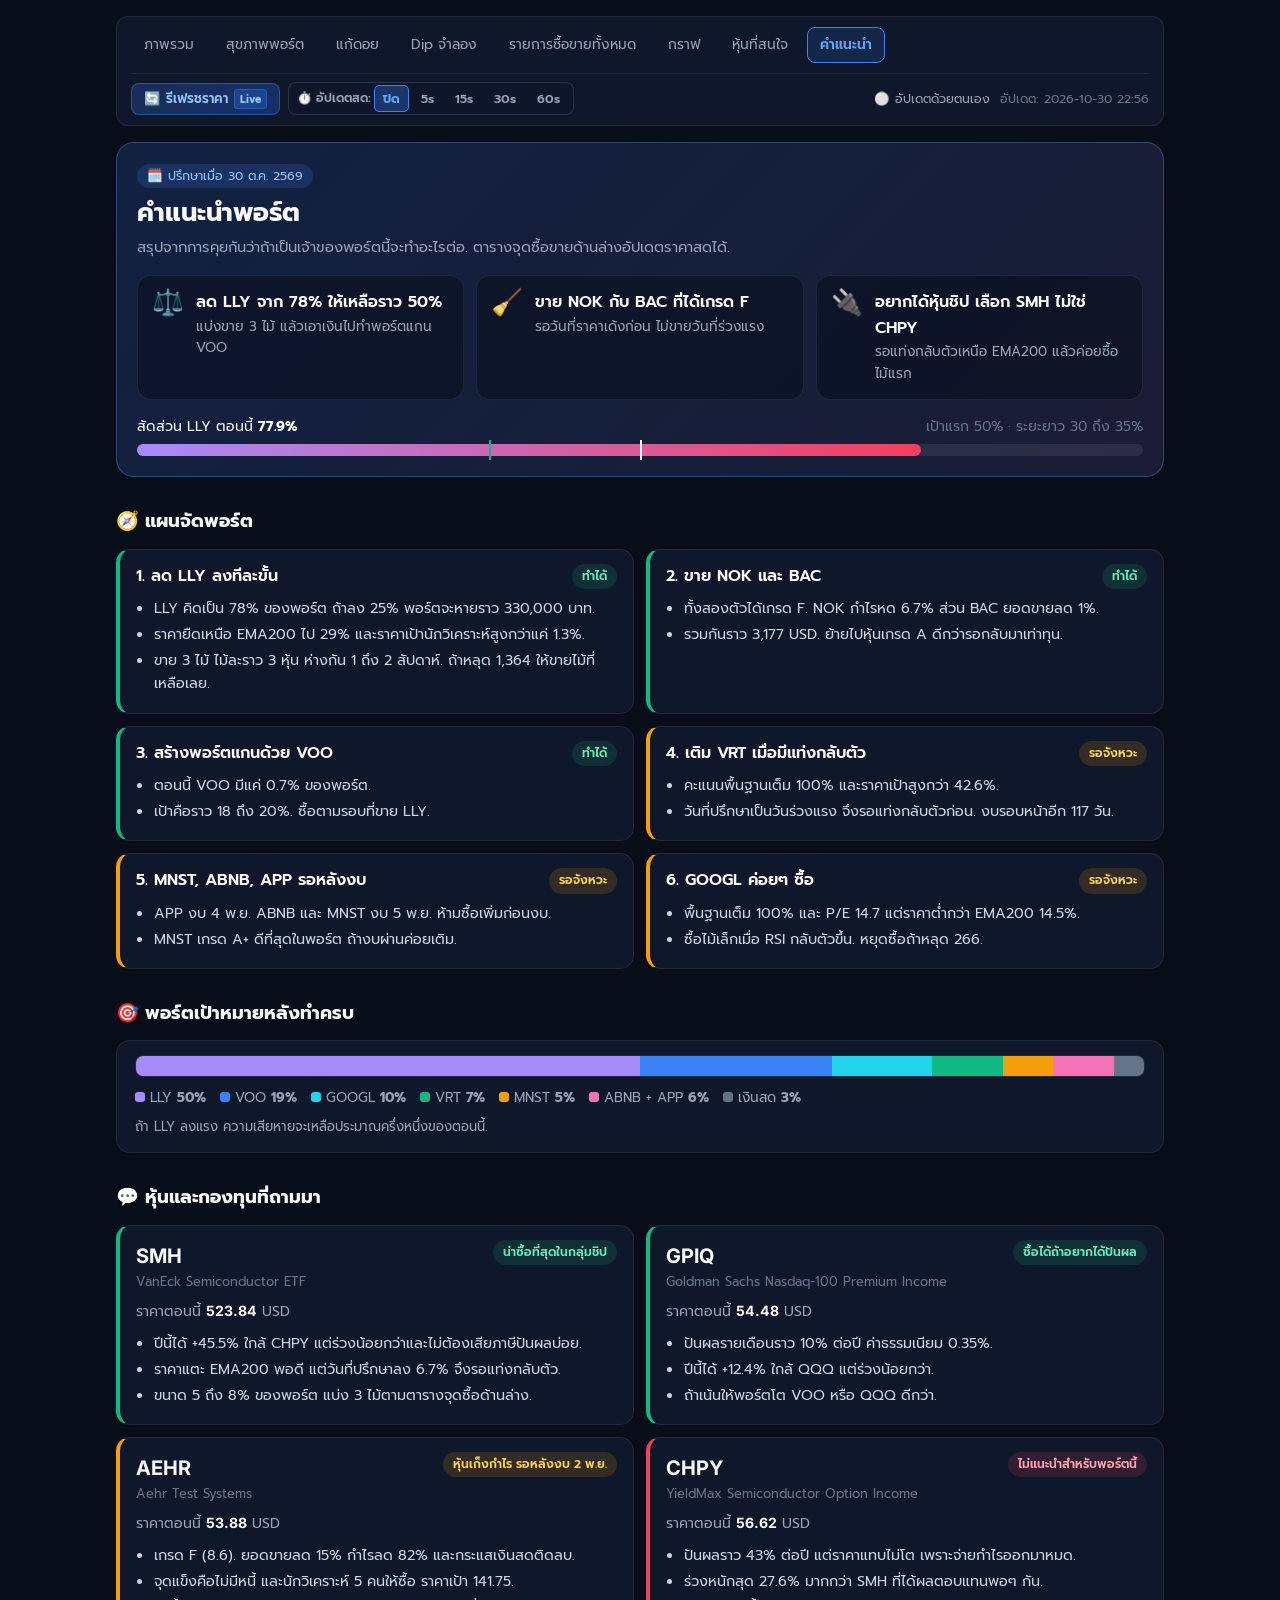
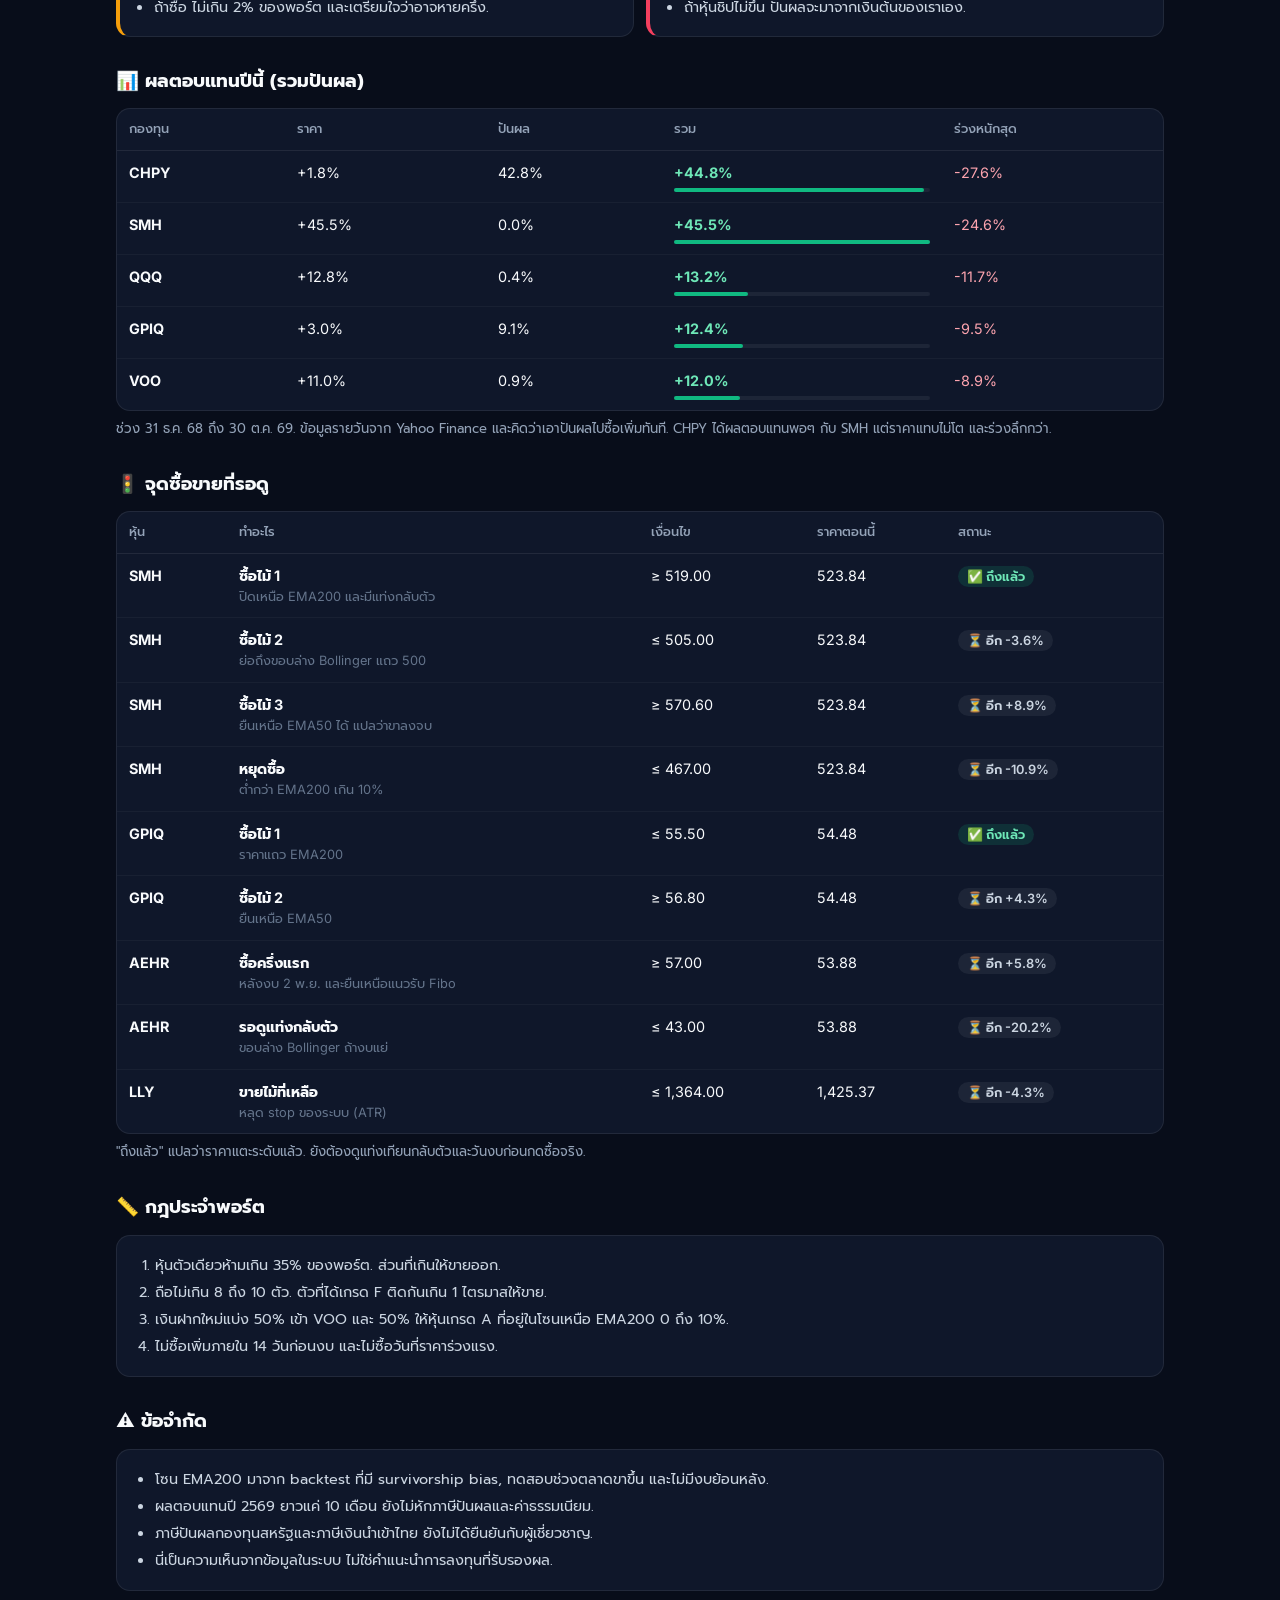
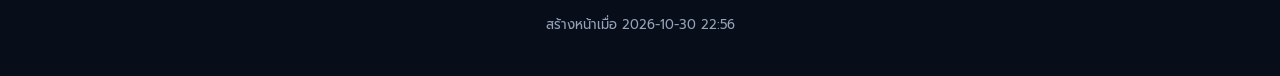
==== reports/advisor.html @ 15738b47 "feat(advisor): add advisor page with portfolio plan and live trigger table New 8th report reports/ad" ====
<!DOCTYPE html>
<html lang="th">
<head>
<meta charset="UTF-8">
<meta name="viewport" content="width=device-width, initial-scale=1.0">
<title>คำแนะนำพอร์ต - Filter Stock</title>
<link rel="preconnect" href="https://fonts.googleapis.com">
<link rel="preconnect" href="https://fonts.gstatic.com" crossorigin>
<link href="https://fonts.googleapis.com/css2?family=Inter:wght@400;600;700&family=Prompt:wght@300;400;500;600;700&display=swap" rel="stylesheet">
<style>
:root { --bg:#080d1a; --card:#0f172a; --line:rgba(255,255,255,0.08); --text:#f8fafc; --sub:#94a3b8; --muted:#64748b;
  --go:#10b981; --wait:#f59e0b; --stop:#f43f5e; --blue:#3b82f6; }
* { box-sizing:border-box; }
body { margin:0; background:var(--bg); color:var(--text); font-family:'Prompt','Inter',-apple-system,sans-serif; line-height:1.6; }
.wrap { max-width:1080px; margin:0 auto; padding:16px; }
h1 { font-size:1.6rem; margin:4px 0 2px; }
h2 { font-size:1.15rem; margin:30px 0 12px; display:flex; align-items:center; gap:8px; }
.muted { color:var(--muted); } .small { font-size:0.8rem; }
.sub { color:var(--sub); margin:0 0 18px; font-size:0.92rem; }
.alert { background:rgba(244,63,94,0.08); border:1px solid rgba(244,63,94,0.3); border-radius:12px; padding:12px 16px; margin-bottom:16px; }
.hero { background:linear-gradient(135deg,rgba(59,130,246,0.18),rgba(167,139,250,0.12)); border:1px solid rgba(96,165,250,0.3);
  border-radius:18px; padding:20px; }
.hero-date { display:inline-block; font-size:0.78rem; color:#93c5fd; background:rgba(59,130,246,0.18); border-radius:999px; padding:2px 10px; }
.hls { display:grid; grid-template-columns:repeat(3,1fr); gap:12px; margin-top:16px; }
.hl { display:flex; gap:12px; background:rgba(8,13,26,0.55); border:1px solid var(--line); border-radius:14px; padding:14px; }
.hl-ico { font-size:1.6rem; line-height:1; }
.hl-t { font-weight:600; } .hl-s { color:var(--sub); font-size:0.85rem; }
.prog { margin-top:16px; }
.prog-head { display:flex; justify-content:space-between; flex-wrap:wrap; gap:6px; font-size:0.88rem; margin-bottom:6px; }
.prog-bar { position:relative; height:12px; background:rgba(255,255,255,0.08); border-radius:999px; overflow:visible; }
.prog-fill { height:100%; border-radius:999px; background:linear-gradient(90deg,#a78bfa,#f43f5e); }
.prog-mark { position:absolute; top:-4px; width:2px; height:20px; background:#f8fafc; }
.prog-mark2 { background:#10b981; }
.grid { display:grid; grid-template-columns:repeat(2,1fr); gap:12px; }
.card { background:var(--card); border:1px solid var(--line); border-left:4px solid var(--muted); border-radius:14px; padding:14px 16px; }
.tone-go { border-left-color:var(--go); } .tone-wait { border-left-color:var(--wait); } .tone-stop { border-left-color:var(--stop); }
.card-top { display:flex; justify-content:space-between; align-items:flex-start; gap:10px; }
.card-t { font-weight:600; }
.card ul { margin:8px 0 0; padding-left:18px; color:#cbd5e1; font-size:0.9rem; }
.card li { margin:3px 0; }
.pill { flex:0 0 auto; font-size:0.76rem; font-weight:600; border-radius:999px; padding:3px 10px; white-space:nowrap; }
.pill-go { color:#6ee7b7; background:rgba(16,185,129,0.15); }
.pill-wait { color:#fcd34d; background:rgba(245,158,11,0.15); }
.pill-stop { color:#fda4af; background:rgba(244,63,94,0.15); }
.tk { font-family:'Inter',sans-serif; font-weight:700; font-size:1.25rem; }
.live-line { margin-top:8px; font-size:0.88rem; color:var(--sub); }
.live-line b { color:var(--text); font-family:'Inter',sans-serif; }
.mix { display:flex; height:22px; border-radius:8px; overflow:hidden; border:1px solid var(--line); }
.mix-seg { height:100%; }
.mix-legend { display:flex; flex-wrap:wrap; gap:6px 14px; margin-top:10px; font-size:0.85rem; color:var(--sub); }
.mix-key i { display:inline-block; width:10px; height:10px; border-radius:3px; margin-right:5px; }
.tbl-wrap { background:var(--card); border:1px solid var(--line); border-radius:14px; overflow-x:auto; }
table { width:100%; border-collapse:collapse; font-size:0.9rem; }
th { text-align:left; color:var(--sub); font-weight:500; font-size:0.8rem; padding:10px 12px; border-bottom:1px solid var(--line); }
td { padding:10px 12px; border-bottom:1px solid rgba(255,255,255,0.04); vertical-align:top; font-family:'Inter','Prompt',sans-serif; }
tr:last-child td { border-bottom:none; }
.tk-cell { font-weight:700; }
.tot { font-weight:700; color:#6ee7b7; min-width:110px; }
.bar { height:4px; background:rgba(255,255,255,0.06); border-radius:4px; margin-top:4px; }
.bar div { height:100%; background:var(--go); border-radius:4px; }
.neg { color:#fda4af; }
.st { font-size:0.8rem; font-weight:600; border-radius:999px; padding:3px 9px; white-space:nowrap; }
.st-hit { color:#6ee7b7; background:rgba(16,185,129,0.15); }
.st-wait { color:#cbd5e1; background:rgba(255,255,255,0.06); }
.st-na { color:var(--muted); }
.note { color:var(--sub); font-size:0.82rem; margin-top:8px; }
.box { background:var(--card); border:1px solid var(--line); border-radius:14px; padding:14px 18px; }
.box ol, .box ul { margin:0; padding-left:20px; color:#cbd5e1; font-size:0.9rem; }
.box li { margin:4px 0; }
@media (max-width:720px) {
  .wrap { padding:10px; }
  h1 { font-size:1.3rem; }
  .hls, .grid { grid-template-columns:1fr; }
  .hero { padding:16px; }
  td, th { padding:8px; }
}
</style>
</head>
<body>
<div class="wrap">
<style>
.rnav { display: flex; flex-direction: column; gap: 10px; box-sizing: border-box; width: 100%; max-width: 100%;
  padding: 10px 14px; margin: 0 0 16px 0; background: #0f172a; border: 1px solid rgba(255,255,255,0.08); border-radius: 12px;
  font-family: 'Prompt', 'Inter', -apple-system, sans-serif; font-size: 0.86rem; }
.rnav-top-row { display: flex; align-items: center; justify-content: space-between; gap: 8px 16px; width: 100%; flex-wrap: wrap; }
.rnav-links { display: flex; gap: 6px; min-width: 0; flex: 1 1 auto; overflow-x: auto; scrollbar-width: none; -webkit-overflow-scrolling: touch; }
.rnav-links::-webkit-scrollbar { display: none; }
.rnav-link { flex: 0 0 auto; white-space: nowrap; padding: 6px 12px; border-radius: 8px; text-decoration: none; color: #94a3b8;
  border: 1px solid transparent; transition: color 0.15s, background 0.15s; }
.rnav-link:hover { color: #f8fafc; background: rgba(255,255,255,0.06); }
.rnav-link.active { color: #60a5fa; background: rgba(59,130,246,0.15); border-color: #3b82f6; font-weight: 600; }
.rnav-time { white-space: nowrap; color: #64748b; font-size: 0.78rem; }

/* GLOBAL LIVE CONTROLS BAR */
.rnav-live-bar { display: flex; align-items: center; justify-content: space-between; gap: 10px; flex-wrap: wrap;
  padding-top: 8px; border-top: 1px solid rgba(255,255,255,0.06); font-size: 0.82rem; }
.rnav-live-left { display: flex; align-items: center; gap: 8px; flex-wrap: wrap; }
.rnav-live-right { display: flex; align-items: center; gap: 10px; margin-left: auto; flex-wrap: wrap; }
.rnav-refresh-btn { display: inline-flex; align-items: center; gap: 6px; background: linear-gradient(135deg, rgba(59, 130, 246, 0.22) 0%, rgba(37, 99, 235, 0.32) 100%);
  border: 1px solid rgba(59, 130, 246, 0.45); color: #93c5fd; padding: 5px 12px; border-radius: 8px; font-size: 0.82rem; font-weight: 600;
  cursor: pointer; transition: all 0.2s ease; font-family: inherit; }
.rnav-refresh-btn:hover { background: linear-gradient(135deg, rgba(59, 130, 246, 0.35) 0%, rgba(37, 99, 235, 0.45) 100%); border-color: #60a5fa; color: #ffffff; }
.rnav-live-badge { font-size: 0.66rem; background: rgba(59, 130, 246, 0.25); border: 1px solid rgba(59, 130, 246, 0.4); padding: 1px 5px; border-radius: 4px; color: #93c5fd; font-weight: 700; }
.rnav-int-group { display: inline-flex; align-items: center; gap: 3px; background: rgba(15, 23, 42, 0.75); border: 1px solid rgba(255, 255, 255, 0.12); border-radius: 8px; padding: 2px 4px; }
.rnav-int-label { font-size: 0.76rem; color: #94a3b8; font-weight: 600; padding-left: 4px; }
.rnav-int-btn { padding: 3px 8px; border-radius: 5px; border: 1px solid transparent; background: transparent; color: #94a3b8; font-size: 0.78rem; font-weight: 600; cursor: pointer; transition: all 0.15s ease; font-family: inherit; }
.rnav-int-btn:hover { color: #f8fafc; background: rgba(255, 255, 255, 0.08); }
.rnav-int-btn.active { background: rgba(59, 130, 246, 0.3); border-color: #3b82f6; color: #60a5fa; font-weight: 700; }
.rnav-status { font-size: 0.78rem; color: #94a3b8; white-space: nowrap; }

@media (max-width: 640px) {
  .rnav { padding: 8px 10px; gap: 8px; }
  .rnav-top-row { gap: 6px; }
  .rnav-live-bar { flex-direction: column; align-items: stretch; gap: 8px; padding-top: 6px; }
  .rnav-live-left { justify-content: space-between; width: 100%; }
  .rnav-live-right { width: 100%; justify-content: space-between; margin-left: 0; }
  .rnav-time { font-size: 0.72rem; }
  .rnav-status { font-size: 0.74rem; }
  /* Every tab visible at once: wrap instead of scrolling sideways. */
  .rnav-links { flex-wrap: wrap; overflow: visible; gap: 4px; }
  .rnav-link { padding: 6px 9px; font-size: 0.80rem; }
  /* Live bar: refresh and interval on one row, status underneath. */
  .rnav-live-left { flex-wrap: nowrap; gap: 6px; }
  .rnav-refresh-btn { padding: 5px 9px; }
  .rnav-live-badge { display: none; }
  .rnav-int-word { display: none; }
  .rnav-int-btn { padding: 3px 6px; }
}
</style>
<nav class="rnav" aria-label="รายงาน"><div class="rnav-top-row"><div class="rnav-links"><a href="portfolio_master.html" class="rnav-link">ภาพรวม</a><a href="portfolio_review.html" class="rnav-link">สุขภาพพอร์ต</a><a href="portfolio_recovery.html" class="rnav-link">แก้ดอย</a><a href="portfolio_dip_sim.html" class="rnav-link">Dip จำลอง</a><a href="trades_ledger.html" class="rnav-link">รายการซื้อขายทั้งหมด</a><a href="stock_chart.html" class="rnav-link">กราฟ</a><a href="watchlist.html" class="rnav-link">หุ้นที่สนใจ</a><a href="advisor.html" class="rnav-link active" aria-current="page">คำแนะนำ</a></div></div><div class="rnav-live-bar"><div class="rnav-live-left"><button id="rnav-btn-refresh" class="rnav-refresh-btn" onclick="triggerGlobalRefresh()" title="กดเพื่อดึงราคาตลาดสดทันที"><span id="rnav-refresh-icon" style="display:inline-block; transition:transform 0.6s ease;">🔄</span> <span id="rnav-refresh-text">รีเฟรชราคา</span> <span class="rnav-live-badge">Live</span></button><div class="rnav-int-group" title="อัปเดตราคาหุ้นอัตโนมัติ (5วิ - 60วิ)"><span class="rnav-int-label">⏱️<span class="rnav-int-word"> อัปเดตสด:</span></span><button id="rnav-live-0" class="rnav-int-btn active" onclick="setGlobalLiveInterval(0)">ปิด</button><button id="rnav-live-5" class="rnav-int-btn" onclick="setGlobalLiveInterval(5)">5s</button><button id="rnav-live-15" class="rnav-int-btn" onclick="setGlobalLiveInterval(15)">15s</button><button id="rnav-live-30" class="rnav-int-btn" onclick="setGlobalLiveInterval(30)">30s</button><button id="rnav-live-60" class="rnav-int-btn" onclick="setGlobalLiveInterval(60)">60s</button></div></div><div class="rnav-live-right"><span id="rnav-live-status" class="rnav-status">⚪ อัปเดตด้วยตนเอง</span><span class="rnav-time">อัปเดต: 2026-10-30 22:56</span></div></div></nav>
<script>
(function() {
  var activeLink = document.querySelector(".rnav-link.active");
  if (activeLink && activeLink.parentNode) {
    activeLink.parentNode.scrollLeft = activeLink.offsetLeft - activeLink.parentNode.offsetLeft - 16;
  }

  var globalIntervalSec = 0;
  var globalCountdownSec = 0;
  var globalCountdownTimer = null;
  var globalLastSyncTime = '';

  window.triggerGlobalRefresh = async function() {
    var btn = document.getElementById('rnav-btn-refresh');
    var icon = document.getElementById('rnav-refresh-icon');
    var text = document.getElementById('rnav-refresh-text');
    var statusEl = document.getElementById('rnav-live-status');

    if (btn) { btn.disabled = true; btn.style.opacity = '0.7'; }
    if (icon) icon.style.transform = 'rotate(360deg)';
    if (text) text.textContent = 'กำลังดึง...';

    try {
      if (typeof window.refreshLiveQuotes === 'function') {
        await window.refreshLiveQuotes();
      } else if (typeof window.fetchChartLiveQuotes === 'function') {
        await window.fetchChartLiveQuotes();
      } else {
        await fetchGenericLiveQuotes();
      }
      var now = new Date();
      globalLastSyncTime = now.toLocaleTimeString('th-TH', { hour: '2-digit', minute: '2-digit', second: '2-digit' });
      updateGlobalStatusUI();
    } catch (e) {
      console.warn('Global refresh error:', e);
      if (statusEl) statusEl.textContent = '⚠️ รีเฟรชไม่สำเร็จ';
    } finally {
      if (btn) { btn.disabled = false; btn.style.opacity = '1'; }
      if (icon) icon.style.transform = 'none';
      if (text) text.textContent = 'รีเฟรชราคา';
    }
  };

  window.setGlobalLiveInterval = function(sec) {
    globalIntervalSec = parseInt(sec, 10) || 0;
    try {
      localStorage.setItem('portfolio_live_interval', globalIntervalSec);
    } catch (e) {}

    [0, 5, 15, 30, 60].forEach(function(s) {
      var b = document.getElementById('rnav-live-' + s);
      if (b) b.classList.toggle('active', s === globalIntervalSec);
    });

    if (globalCountdownTimer) {
      clearInterval(globalCountdownTimer);
      globalCountdownTimer = null;
    }

    if (typeof window.setLiveInterval === 'function') {
      window.setLiveInterval(globalIntervalSec);
    }
    if (typeof window.setChartLiveInterval === 'function') {
      window.setChartLiveInterval(globalIntervalSec);
    }

    if (globalIntervalSec <= 0) {
      updateGlobalStatusUI();
      return;
    }

    globalCountdownSec = globalIntervalSec;
    updateGlobalStatusUI();

    if (typeof window.setLiveInterval !== 'function' && typeof window.setChartLiveInterval !== 'function') {
      window.triggerGlobalRefresh();
      globalCountdownTimer = setInterval(function() {
        if (document.hidden) return;
        globalCountdownSec--;
        if (globalCountdownSec <= 0) {
          globalCountdownSec = globalIntervalSec;
          window.triggerGlobalRefresh();
        }
        updateGlobalStatusUI();
      }, 1000);
    }
  };

  function updateGlobalStatusUI() {
    var statusEl = document.getElementById('rnav-live-status');
    if (!statusEl) return;
    if (globalIntervalSec <= 0) {
      statusEl.innerHTML = globalLastSyncTime 
        ? '🟢 ซิงค์ล่าสุด: <strong style="color:#60a5fa;">' + globalLastSyncTime + ' น.</strong>'
        : '⚪ อัปเดตด้วยตนเอง';
    } else {
      var dot = '<span style="display:inline-block;width:7px;height:7px;border-radius:50%;background:#10b981;box-shadow:0 0 6px #10b981;margin-right:4px;"></span>';
      statusEl.innerHTML = dot + 'Live (' + globalIntervalSec + 's): <strong style="color:#10b981;">' + globalCountdownSec + 's</strong>' +
        (globalLastSyncTime ? ' | <strong style="color:#60a5fa;">' + globalLastSyncTime + ' น.</strong>' : '');
    }
  }

  async function fetchGenericLiveQuotes() {
    var res = await fetch('https://scanner.tradingview.com/america/scan', {
      method: 'POST',
      mode: 'cors',
      body: JSON.stringify({
        symbols: { tickers: ["NASDAQ:NVDA","NASDAQ:AAPL","NASDAQ:MSFT","NASDAQ:GOOGL","NASDAQ:AMZN","NYSE:LLY","NASDAQ:TSLA","NASDAQ:AVGO","AMEX:VOO","NASDAQ:QQQI"] },
        columns: ['close', 'change', 'premarket_close', 'premarket_change', 'postmarket_close', 'postmarket_change']
      })
    });
    if (!res.ok) return;
    var data = await res.json();
    var quotes = {};
    (data.data || []).forEach(function(item) {
      var parts = (item.s || '').split(':');
      var tk = parts.length > 1 ? parts[1] : parts[0];
      quotes[tk] = {
        close: item.d[0],
        change: item.d[1],
        premarket_close: item.d[2],
        premarket_change: item.d[3],
        postmarket_close: item.d[4],
        postmarket_change: item.d[5]
      };
    });
    var now = new Date();
    var timeStr = now.toLocaleTimeString('th-TH', { hour: '2-digit', minute: '2-digit', second: '2-digit' });
    var payload = { quotes: quotes, timeStr: timeStr, timestamp: Date.now() };
    try { localStorage.setItem('portfolio_live_bus', JSON.stringify(payload)); } catch(e) {}
    try {
      if (!window.__LIVE_BC__) window.__LIVE_BC__ = new BroadcastChannel('stock_portfolio_live_channel');
      window.__LIVE_BC__.postMessage(payload);
    } catch(e) {}
  }

  window.addEventListener('DOMContentLoaded', function() {
    try {
      var saved = parseInt(localStorage.getItem('portfolio_live_interval') || '0', 10);
      if (saved > 0) {
        setGlobalLiveInterval(saved);
      }
    } catch (e) {}
  });

  try {
    if (!window.__LIVE_BC__) window.__LIVE_BC__ = new BroadcastChannel('stock_portfolio_live_channel');
    window.__LIVE_BC__.onmessage = function(ev) {
      if (ev.data && ev.data.timeStr) {
        globalLastSyncTime = ev.data.timeStr;
        updateGlobalStatusUI();
      }
    };
  } catch(e) {}
})();
</script>
<style>
@media (max-width: 640px) {
  .rc-wrap { overflow: visible !important; border: none !important; background: transparent !important; box-shadow: none !important; }
  table.rc-cards { display: block; width: 100% !important; min-width: 0 !important; border: none !important; background: transparent !important; }
  table.rc-cards thead { display: none; }
  table.rc-cards tbody, table.rc-cards tfoot { display: block; }
  table.rc-cards tr { display: block; margin: 0 0 10px 0; padding: 10px 12px; border: 1px solid rgba(255,255,255,0.10);
    border-radius: 12px; background: rgba(15,23,42,0.75); }
  table.rc-cards td { display: flow-root; padding: 7px 0 !important; border: none !important;
    border-bottom: 1px dashed rgba(255,255,255,0.06) !important; text-align: right !important; white-space: normal !important;
    min-width: 0 !important; max-width: none !important; width: auto !important; position: static !important;
    box-shadow: none !important; background: transparent !important; }
  table.rc-cards td:last-child { border-bottom: none !important; }
  table.rc-cards td[data-label]::before { content: attr(data-label); float: left; width: 40%; margin-right: 10px; text-align: left;
    color: #94a3b8; font-size: 0.74rem; font-weight: 600; line-height: 1.5; }
  table.rc-cards td.rc-head { font-size: 1.02rem; padding-bottom: 8px !important;
    border-bottom: 1px solid rgba(255,255,255,0.10) !important; text-align: left !important; }
  table.rc-cards td.rc-head::before { display: none; }
  table.rc-cards td.rc-empty { display: none; }
}
</style>
<script>
(function () {
  var PHONE = 640, timer = null;
  function headers(table) {
    var row = table.tHead && table.tHead.rows[table.tHead.rows.length - 1];
    if (!row) return [];
    var out = [];
    for (var i = 0; i < row.cells.length; i++) {
      var c = row.cells[i], tmp = document.createElement('div');
      tmp.innerHTML = c.innerHTML.replace(/<br\s*\/?>/gi, ' ');
      var text = (tmp.textContent || '').replace(/\s+/g, ' ').trim();
      for (var k = 0; k < (c.colSpan || 1); k++) out.push(text);
    }
    return out;
  }
  function label(table) {
    var hs = headers(table);
    for (var b = 0; b < table.tBodies.length; b++) {
      var rows = table.tBodies[b].rows;
      for (var r = 0; r < rows.length; r++) {
        var col = 0, cells = rows[r].cells;
        for (var i = 0; i < cells.length; i++) {
          var td = cells[i], h = hs[col] || '';
          col += td.colSpan || 1;
          if (i === 0 && cells.length > 1) { td.classList.add('rc-head'); continue; }
          if (cells.length === 1) continue;
          if (h) td.setAttribute('data-label', h);
          var txt = (td.textContent || '').trim();
          td.classList.toggle('rc-empty', !txt || txt === '-');
        }
      }
    }
  }
  function apply() {
    var phone = window.innerWidth <= PHONE;
    var tables = document.querySelectorAll('table:not(.no-cards):not(.fin-table)');
    for (var t = 0; t < tables.length; t++) {
      var table = tables[t], wrap = table.parentElement;
      if (!phone) {
        if (table.classList.contains('rc-cards')) { table.classList.remove('rc-cards'); if (wrap) wrap.classList.remove('rc-wrap'); }
        continue;
      }
      if (!table.tHead || table.closest('.rc-skip')) continue;
      if (!table.classList.contains('rc-cards')) {
        var avail = wrap ? wrap.clientWidth : window.innerWidth;
        if (table.scrollWidth <= avail + 4) continue;
        table.classList.add('rc-cards');
        if (wrap) wrap.classList.add('rc-wrap');
      }
      label(table);
    }
  }
  function schedule() { clearTimeout(timer); timer = setTimeout(apply, 120); }
  document.addEventListener('DOMContentLoaded', function () {
    apply();
    window.addEventListener('resize', schedule);
    // Live price refreshes rewrite rows; relabel them.
    try { new MutationObserver(function (ms) {
      for (var i = 0; i < ms.length; i++) { if (ms[i].target.closest && ms[i].target.closest('table')) { schedule(); return; } }
      schedule();
    }).observe(document.body, { childList: true, subtree: true }); } catch (e) {}
  });
})();
</script>

<section class="hero">
  <span class="hero-date">🗓️ ปรึกษาเมื่อ 30 ต.ค. 2569</span>
  <h1>คำแนะนำพอร์ต</h1>
  <p class="sub" style="margin:0">สรุปจากการคุยกันว่าถ้าเป็นเจ้าของพอร์ตนี้จะทำอะไรต่อ. ตารางจุดซื้อขายด้านล่างอัปเดตราคาสดได้.</p>
  <div class="hls"><div class="hl"><div class="hl-ico">⚖️</div><div><div class="hl-t">ลด LLY จาก 78% ให้เหลือราว 50%</div><div class="hl-s">แบ่งขาย 3 ไม้ แล้วเอาเงินไปทำพอร์ตแกน VOO</div></div></div><div class="hl"><div class="hl-ico">🧹</div><div><div class="hl-t">ขาย NOK กับ BAC ที่ได้เกรด F</div><div class="hl-s">รอวันที่ราคาเด้งก่อน ไม่ขายวันที่ร่วงแรง</div></div></div><div class="hl"><div class="hl-ico">🔌</div><div><div class="hl-t">อยากได้หุ้นชิป เลือก SMH ไม่ใช่ CHPY</div><div class="hl-s">รอแท่งกลับตัวเหนือ EMA200 แล้วค่อยซื้อไม้แรก</div></div></div></div>
  <div class="prog"><div class="prog-head"><span>สัดส่วน LLY ตอนนี้ <b>77.9%</b></span><span class="muted">เป้าแรก 50% · ระยะยาว 30 ถึง 35%</span></div><div class="prog-bar"><div class="prog-fill" style="width:77.9%"></div><div class="prog-mark" style="left:50%" title="เป้าแรก 50%"></div><div class="prog-mark prog-mark2" style="left:35%" title="เพดานระยะยาว 35%"></div></div></div>
</section>

<h2>🧭 แผนจัดพอร์ต</h2>
<div class="grid"><div class="card tone-go"><div class="card-top"><div class="card-t">1. ลด LLY ลงทีละขั้น</div><span class="pill pill-go">ทำได้</span></div><ul><li>LLY คิดเป็น 78% ของพอร์ต ถ้าลง 25% พอร์ตจะหายราว 330,000 บาท.</li><li>ราคายืดเหนือ EMA200 ไป 29% และราคาเป้านักวิเคราะห์สูงกว่าแค่ 1.3%.</li><li>ขาย 3 ไม้ ไม้ละราว 3 หุ้น ห่างกัน 1 ถึง 2 สัปดาห์. ถ้าหลุด 1,364 ให้ขายไม้ที่เหลือเลย.</li></ul></div><div class="card tone-go"><div class="card-top"><div class="card-t">2. ขาย NOK และ BAC</div><span class="pill pill-go">ทำได้</span></div><ul><li>ทั้งสองตัวได้เกรด F. NOK กำไรหด 6.7% ส่วน BAC ยอดขายลด 1%.</li><li>รวมกันราว 3,177 USD. ย้ายไปหุ้นเกรด A ดีกว่ารอกลับมาเท่าทุน.</li></ul></div><div class="card tone-go"><div class="card-top"><div class="card-t">3. สร้างพอร์ตแกนด้วย VOO</div><span class="pill pill-go">ทำได้</span></div><ul><li>ตอนนี้ VOO มีแค่ 0.7% ของพอร์ต.</li><li>เป้าคือราว 18 ถึง 20%. ซื้อตามรอบที่ขาย LLY.</li></ul></div><div class="card tone-wait"><div class="card-top"><div class="card-t">4. เติม VRT เมื่อมีแท่งกลับตัว</div><span class="pill pill-wait">รอจังหวะ</span></div><ul><li>คะแนนพื้นฐานเต็ม 100% และราคาเป้าสูงกว่า 42.6%.</li><li>วันที่ปรึกษาเป็นวันร่วงแรง จึงรอแท่งกลับตัวก่อน. งบรอบหน้าอีก 117 วัน.</li></ul></div><div class="card tone-wait"><div class="card-top"><div class="card-t">5. MNST, ABNB, APP รอหลังงบ</div><span class="pill pill-wait">รอจังหวะ</span></div><ul><li>APP งบ 4 พ.ย. ABNB และ MNST งบ 5 พ.ย. ห้ามซื้อเพิ่มก่อนงบ.</li><li>MNST เกรด A+ ดีที่สุดในพอร์ต ถ้างบผ่านค่อยเติม.</li></ul></div><div class="card tone-wait"><div class="card-top"><div class="card-t">6. GOOGL ค่อยๆ ซื้อ</div><span class="pill pill-wait">รอจังหวะ</span></div><ul><li>พื้นฐานเต็ม 100% และ P/E 14.7 แต่ราคาต่ำกว่า EMA200 14.5%.</li><li>ซื้อไม้เล็กเมื่อ RSI กลับตัวขึ้น. หยุดซื้อถ้าหลุด 266.</li></ul></div></div>

<h2>🎯 พอร์ตเป้าหมายหลังทำครบ</h2>
<div class="box">
  <div class="mix"><div class="mix-seg" style="width:50%;background:#a78bfa" title="LLY 50%"></div><div class="mix-seg" style="width:19%;background:#3b82f6" title="VOO 19%"></div><div class="mix-seg" style="width:10%;background:#22d3ee" title="GOOGL 10%"></div><div class="mix-seg" style="width:7%;background:#10b981" title="VRT 7%"></div><div class="mix-seg" style="width:5%;background:#f59e0b" title="MNST 5%"></div><div class="mix-seg" style="width:6%;background:#f472b6" title="ABNB + APP 6%"></div><div class="mix-seg" style="width:3%;background:#64748b" title="เงินสด 3%"></div></div>
  <div class="mix-legend"><span class="mix-key"><i style="background:#a78bfa"></i>LLY <b>50%</b></span><span class="mix-key"><i style="background:#3b82f6"></i>VOO <b>19%</b></span><span class="mix-key"><i style="background:#22d3ee"></i>GOOGL <b>10%</b></span><span class="mix-key"><i style="background:#10b981"></i>VRT <b>7%</b></span><span class="mix-key"><i style="background:#f59e0b"></i>MNST <b>5%</b></span><span class="mix-key"><i style="background:#f472b6"></i>ABNB + APP <b>6%</b></span><span class="mix-key"><i style="background:#64748b"></i>เงินสด <b>3%</b></span></div>
  <div class="note">ถ้า LLY ลงแรง ความเสียหายจะเหลือประมาณครึ่งหนึ่งของตอนนี้.</div>
</div>

<h2>💬 หุ้นและกองทุนที่ถามมา</h2>
<div class="grid"><div class="card tone-go"><div class="card-top"><div><div class="tk">SMH</div><div class="muted small">VanEck Semiconductor ETF</div></div><span class="pill pill-go">น่าซื้อที่สุดในกลุ่มชิป</span></div><div class="live-line">ราคาตอนนี้ <b data-price="SMH">523.84</b> USD</div><ul><li>ปีนี้ได้ +45.5% ใกล้ CHPY แต่ร่วงน้อยกว่าและไม่ต้องเสียภาษีปันผลบ่อย.</li><li>ราคาแตะ EMA200 พอดี แต่วันที่ปรึกษาลง 6.7% จึงรอแท่งกลับตัว.</li><li>ขนาด 5 ถึง 8% ของพอร์ต แบ่ง 3 ไม้ตามตารางจุดซื้อด้านล่าง.</li></ul></div><div class="card tone-go"><div class="card-top"><div><div class="tk">GPIQ</div><div class="muted small">Goldman Sachs Nasdaq-100 Premium Income</div></div><span class="pill pill-go">ซื้อได้ถ้าอยากได้ปันผล</span></div><div class="live-line">ราคาตอนนี้ <b data-price="GPIQ">54.48</b> USD</div><ul><li>ปันผลรายเดือนราว 10% ต่อปี ค่าธรรมเนียม 0.35%.</li><li>ปีนี้ได้ +12.4% ใกล้ QQQ แต่ร่วงน้อยกว่า.</li><li>ถ้าเน้นให้พอร์ตโต VOO หรือ QQQ ดีกว่า.</li></ul></div><div class="card tone-wait"><div class="card-top"><div><div class="tk">AEHR</div><div class="muted small">Aehr Test Systems</div></div><span class="pill pill-wait">หุ้นเก็งกำไร รอหลังงบ 2 พ.ย.</span></div><div class="live-line">ราคาตอนนี้ <b data-price="AEHR">53.88</b> USD</div><ul><li>เกรด F (8.6). ยอดขายลด 15% กำไรลด 82% และกระแสเงินสดติดลบ.</li><li>จุดแข็งคือไม่มีหนี้ และนักวิเคราะห์ 5 คนให้ซื้อ ราคาเป้า 141.75.</li><li>ถ้าซื้อ ไม่เกิน 2% ของพอร์ต และเตรียมใจว่าอาจหายครึ่ง.</li></ul></div><div class="card tone-stop"><div class="card-top"><div><div class="tk">CHPY</div><div class="muted small">YieldMax Semiconductor Option Income</div></div><span class="pill pill-stop">ไม่แนะนำสำหรับพอร์ตนี้</span></div><div class="live-line">ราคาตอนนี้ <b data-price="CHPY">56.62</b> USD</div><ul><li>ปันผลราว 43% ต่อปี แต่ราคาแทบไม่โต เพราะจ่ายกำไรออกมาหมด.</li><li>ร่วงหนักสุด 27.6% มากกว่า SMH ที่ได้ผลตอบแทนพอๆ กัน.</li><li>ถ้าหุ้นชิปไม่ขึ้น ปันผลจะมาจากเงินต้นของเราเอง.</li></ul></div></div>

<h2>📊 ผลตอบแทนปีนี้ (รวมปันผล)</h2>
<div class="tbl-wrap"><table class="no-cards">
<thead><tr><th>กองทุน</th><th>ราคา</th><th>ปันผล</th><th>รวม</th><th>ร่วงหนักสุด</th></tr></thead>
<tbody><tr><td class="tk-cell">CHPY</td><td>+1.8%</td><td>42.8%</td><td class="tot">+44.8%<div class="bar"><div style="width:98%"></div></div></td><td class="neg">-27.6%</td></tr><tr><td class="tk-cell">SMH</td><td>+45.5%</td><td>0.0%</td><td class="tot">+45.5%<div class="bar"><div style="width:100%"></div></div></td><td class="neg">-24.6%</td></tr><tr><td class="tk-cell">QQQ</td><td>+12.8%</td><td>0.4%</td><td class="tot">+13.2%<div class="bar"><div style="width:29%"></div></div></td><td class="neg">-11.7%</td></tr><tr><td class="tk-cell">GPIQ</td><td>+3.0%</td><td>9.1%</td><td class="tot">+12.4%<div class="bar"><div style="width:27%"></div></div></td><td class="neg">-9.5%</td></tr><tr><td class="tk-cell">VOO</td><td>+11.0%</td><td>0.9%</td><td class="tot">+12.0%<div class="bar"><div style="width:26%"></div></div></td><td class="neg">-8.9%</td></tr></tbody></table></div>
<div class="note">ช่วง 31 ธ.ค. 68 ถึง 30 ต.ค. 69. ข้อมูลรายวันจาก Yahoo Finance และคิดว่าเอาปันผลไปซื้อเพิ่มทันที.
CHPY ได้ผลตอบแทนพอๆ กับ SMH แต่ราคาแทบไม่โต และร่วงลึกกว่า.</div>

<h2>🚦 จุดซื้อขายที่รอดู</h2>
<div class="tbl-wrap"><table id="trig-table">
<thead><tr><th>หุ้น</th><th>ทำอะไร</th><th>เงื่อนไข</th><th>ราคาตอนนี้</th><th>สถานะ</th></tr></thead>
<tbody><tr data-kind="above" data-level="519.0" data-ticker="SMH"><td class="tk-cell">SMH</td><td><b>ซื้อไม้ 1</b><div class="muted small">ปิดเหนือ EMA200 และมีแท่งกลับตัว</div></td><td>≥ 519.00</td><td data-price="SMH">523.84</td><td class="st-cell"><span class="st st-hit">✅ ถึงแล้ว</span></td></tr><tr data-kind="below" data-level="505.0" data-ticker="SMH"><td class="tk-cell">SMH</td><td><b>ซื้อไม้ 2</b><div class="muted small">ย่อถึงขอบล่าง Bollinger แถว 500</div></td><td>≤ 505.00</td><td data-price="SMH">523.84</td><td class="st-cell"><span class="st st-wait">⏳ อีก -3.6%</span></td></tr><tr data-kind="above" data-level="570.6" data-ticker="SMH"><td class="tk-cell">SMH</td><td><b>ซื้อไม้ 3</b><div class="muted small">ยืนเหนือ EMA50 ได้ แปลว่าขาลงจบ</div></td><td>≥ 570.60</td><td data-price="SMH">523.84</td><td class="st-cell"><span class="st st-wait">⏳ อีก +8.9%</span></td></tr><tr data-kind="below" data-level="467.0" data-ticker="SMH"><td class="tk-cell">SMH</td><td><b>หยุดซื้อ</b><div class="muted small">ต่ำกว่า EMA200 เกิน 10%</div></td><td>≤ 467.00</td><td data-price="SMH">523.84</td><td class="st-cell"><span class="st st-wait">⏳ อีก -10.9%</span></td></tr><tr data-kind="below" data-level="55.5" data-ticker="GPIQ"><td class="tk-cell">GPIQ</td><td><b>ซื้อไม้ 1</b><div class="muted small">ราคาแถว EMA200</div></td><td>≤ 55.50</td><td data-price="GPIQ">54.48</td><td class="st-cell"><span class="st st-hit">✅ ถึงแล้ว</span></td></tr><tr data-kind="above" data-level="56.8" data-ticker="GPIQ"><td class="tk-cell">GPIQ</td><td><b>ซื้อไม้ 2</b><div class="muted small">ยืนเหนือ EMA50</div></td><td>≥ 56.80</td><td data-price="GPIQ">54.48</td><td class="st-cell"><span class="st st-wait">⏳ อีก +4.3%</span></td></tr><tr data-kind="above" data-level="57.0" data-ticker="AEHR"><td class="tk-cell">AEHR</td><td><b>ซื้อครึ่งแรก</b><div class="muted small">หลังงบ 2 พ.ย. และยืนเหนือแนวรับ Fibo</div></td><td>≥ 57.00</td><td data-price="AEHR">53.88</td><td class="st-cell"><span class="st st-wait">⏳ อีก +5.8%</span></td></tr><tr data-kind="below" data-level="43.0" data-ticker="AEHR"><td class="tk-cell">AEHR</td><td><b>รอดูแท่งกลับตัว</b><div class="muted small">ขอบล่าง Bollinger ถ้างบแย่</div></td><td>≤ 43.00</td><td data-price="AEHR">53.88</td><td class="st-cell"><span class="st st-wait">⏳ อีก -20.2%</span></td></tr><tr data-kind="below" data-level="1364.0" data-ticker="LLY"><td class="tk-cell">LLY</td><td><b>ขายไม้ที่เหลือ</b><div class="muted small">หลุด stop ของระบบ (ATR)</div></td><td>≤ 1,364.00</td><td data-price="LLY">1,425.37</td><td class="st-cell"><span class="st st-wait">⏳ อีก -4.3%</span></td></tr></tbody></table></div>
<div class="note">"ถึงแล้ว" แปลว่าราคาแตะระดับแล้ว. ยังต้องดูแท่งเทียนกลับตัวและวันงบก่อนกดซื้อจริง.</div>

<h2>📏 กฎประจำพอร์ต</h2>
<div class="box"><ol><li>หุ้นตัวเดียวห้ามเกิน 35% ของพอร์ต. ส่วนที่เกินให้ขายออก.</li><li>ถือไม่เกิน 8 ถึง 10 ตัว. ตัวที่ได้เกรด F ติดกันเกิน 1 ไตรมาสให้ขาย.</li><li>เงินฝากใหม่แบ่ง 50% เข้า VOO และ 50% ให้หุ้นเกรด A ที่อยู่ในโซนเหนือ EMA200 0 ถึง 10%.</li><li>ไม่ซื้อเพิ่มภายใน 14 วันก่อนงบ และไม่ซื้อวันที่ราคาร่วงแรง.</li></ol></div>

<h2>⚠️ ข้อจำกัด</h2>
<div class="box"><ul><li>โซน EMA200 มาจาก backtest ที่มี survivorship bias, ทดสอบช่วงตลาดขาขึ้น และไม่มีงบย้อนหลัง.</li><li>ผลตอบแทนปี 2569 ยาวแค่ 10 เดือน ยังไม่หักภาษีปันผลและค่าธรรมเนียม.</li><li>ภาษีปันผลกองทุนสหรัฐและภาษีเงินนำเข้าไทย ยังไม่ได้ยืนยันกับผู้เชี่ยวชาญ.</li><li>นี่เป็นความเห็นจากข้อมูลในระบบ ไม่ใช่คำแนะนำการลงทุนที่รับรองผล.</li></ul></div>
<p class="note" style="text-align:center;margin:24px 0">สร้างหน้าเมื่อ 2026-10-30 22:56</p>
</div>
<script>
(function () {
  var SYMBOLS = {"LLY": "NYSE:LLY", "SMH": "NASDAQ:SMH", "GPIQ": "NASDAQ:GPIQ", "AEHR": "NASDAQ:AEHR", "CHPY": "AMEX:CHPY"};
  function fmt(p) { return p == null ? '-' : p.toLocaleString('en-US', {minimumFractionDigits: 2, maximumFractionDigits: 2}); }
  function status(kind, level, price) {
    if (price == null || price <= 0) return '<span class="st st-na">ไม่มีราคา</span>';
    var hit = kind === 'above' ? price >= level : price <= level;
    if (hit) return '<span class="st st-hit">✅ ถึงแล้ว</span>';
    var gap = (level / price - 1) * 100;
    return '<span class="st st-wait">⏳ อีก ' + (gap >= 0 ? '+' : '') + gap.toFixed(1) + '%</span>';
  }
  function apply(prices) {
    document.querySelectorAll('[data-price]').forEach(function (el) {
      var p = prices[el.getAttribute('data-price')];
      if (p != null) el.textContent = fmt(p);
    });
    document.querySelectorAll('#trig-table tr[data-kind]').forEach(function (tr) {
      var p = prices[tr.getAttribute('data-ticker')];
      if (p != null) tr.querySelector('.st-cell').innerHTML = status(tr.getAttribute('data-kind'), parseFloat(tr.getAttribute('data-level')), p);
    });
  }
  window.refreshLiveQuotes = async function () {
    var res = await fetch('https://scanner.tradingview.com/america/scan', {
      method: 'POST', mode: 'cors',
      body: JSON.stringify({ symbols: { tickers: Object.values(SYMBOLS) }, columns: ['close'] })
    });
    if (!res.ok) return;
    var data = await res.json(), prices = {};
    (data.data || []).forEach(function (it) { prices[(it.s || '').split(':').pop()] = it.d[0]; });
    apply(prices);
  };
})();
</script>
</body>
</html>
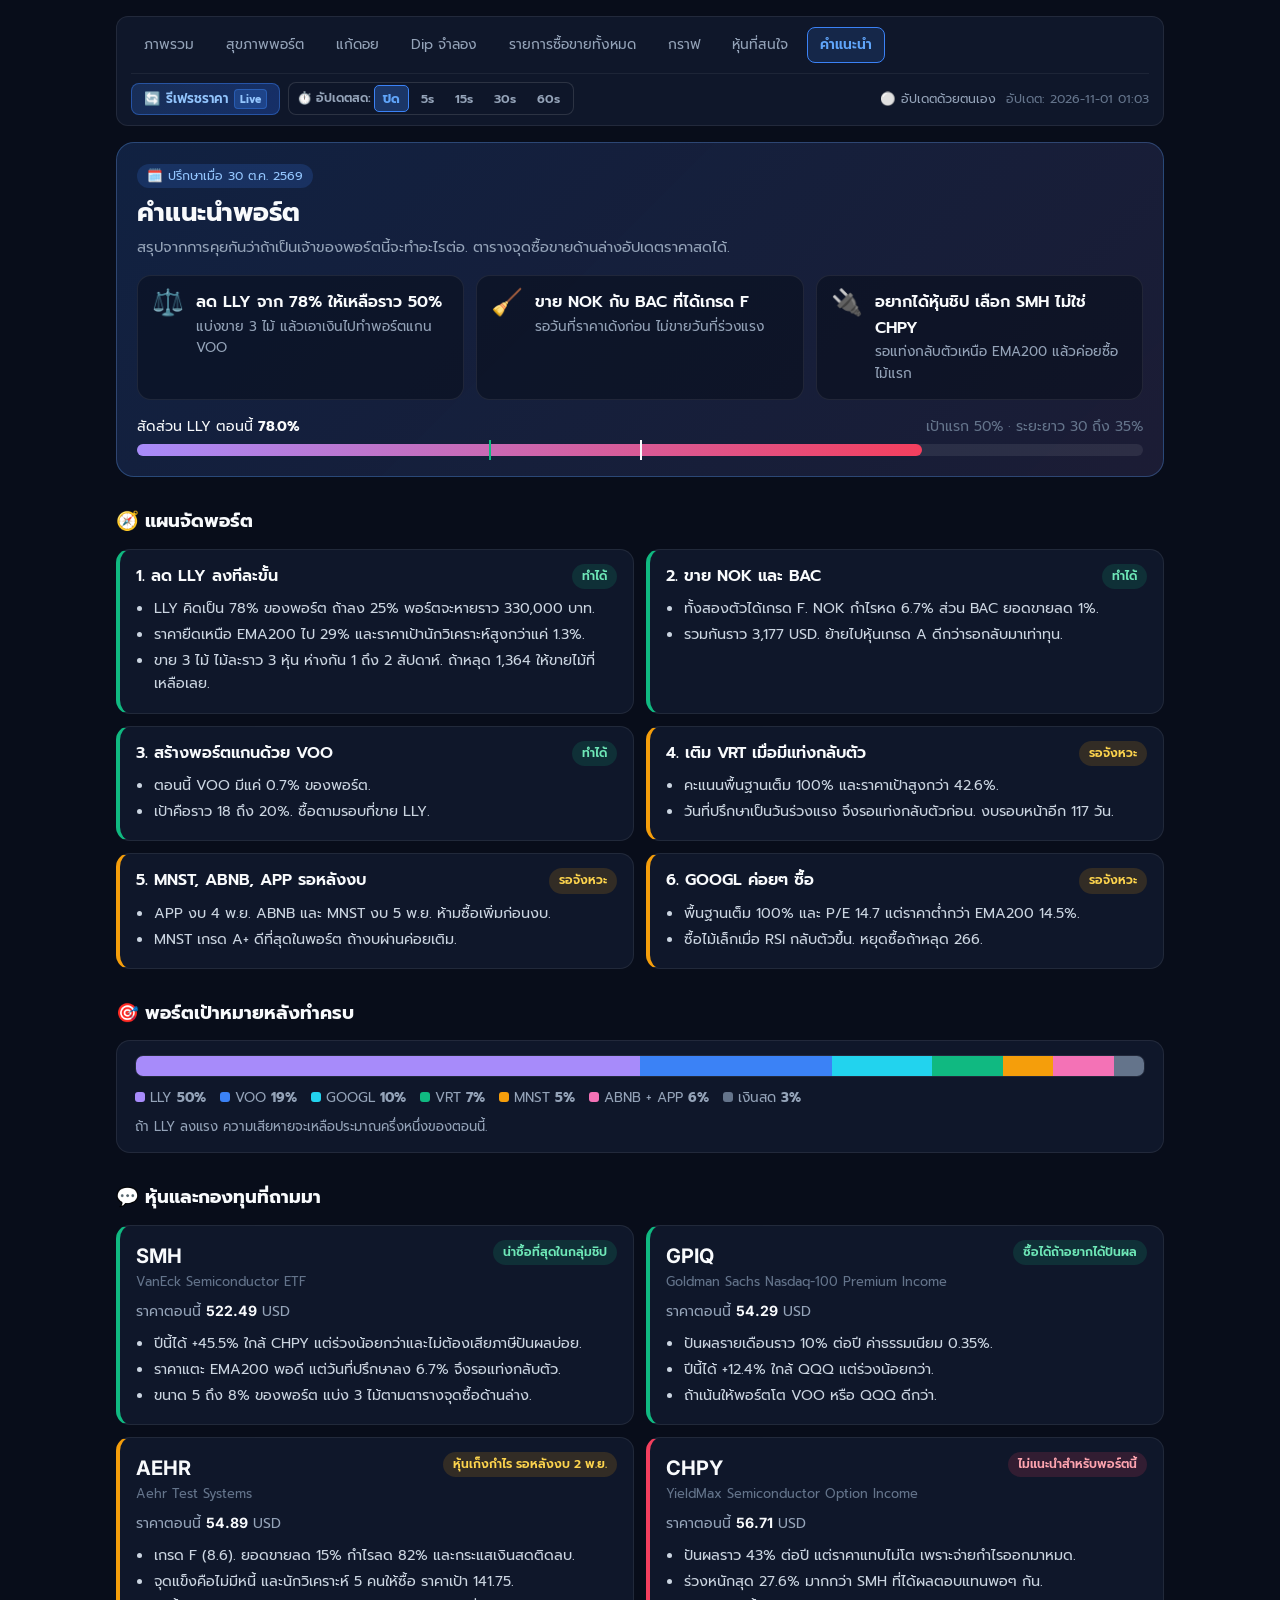
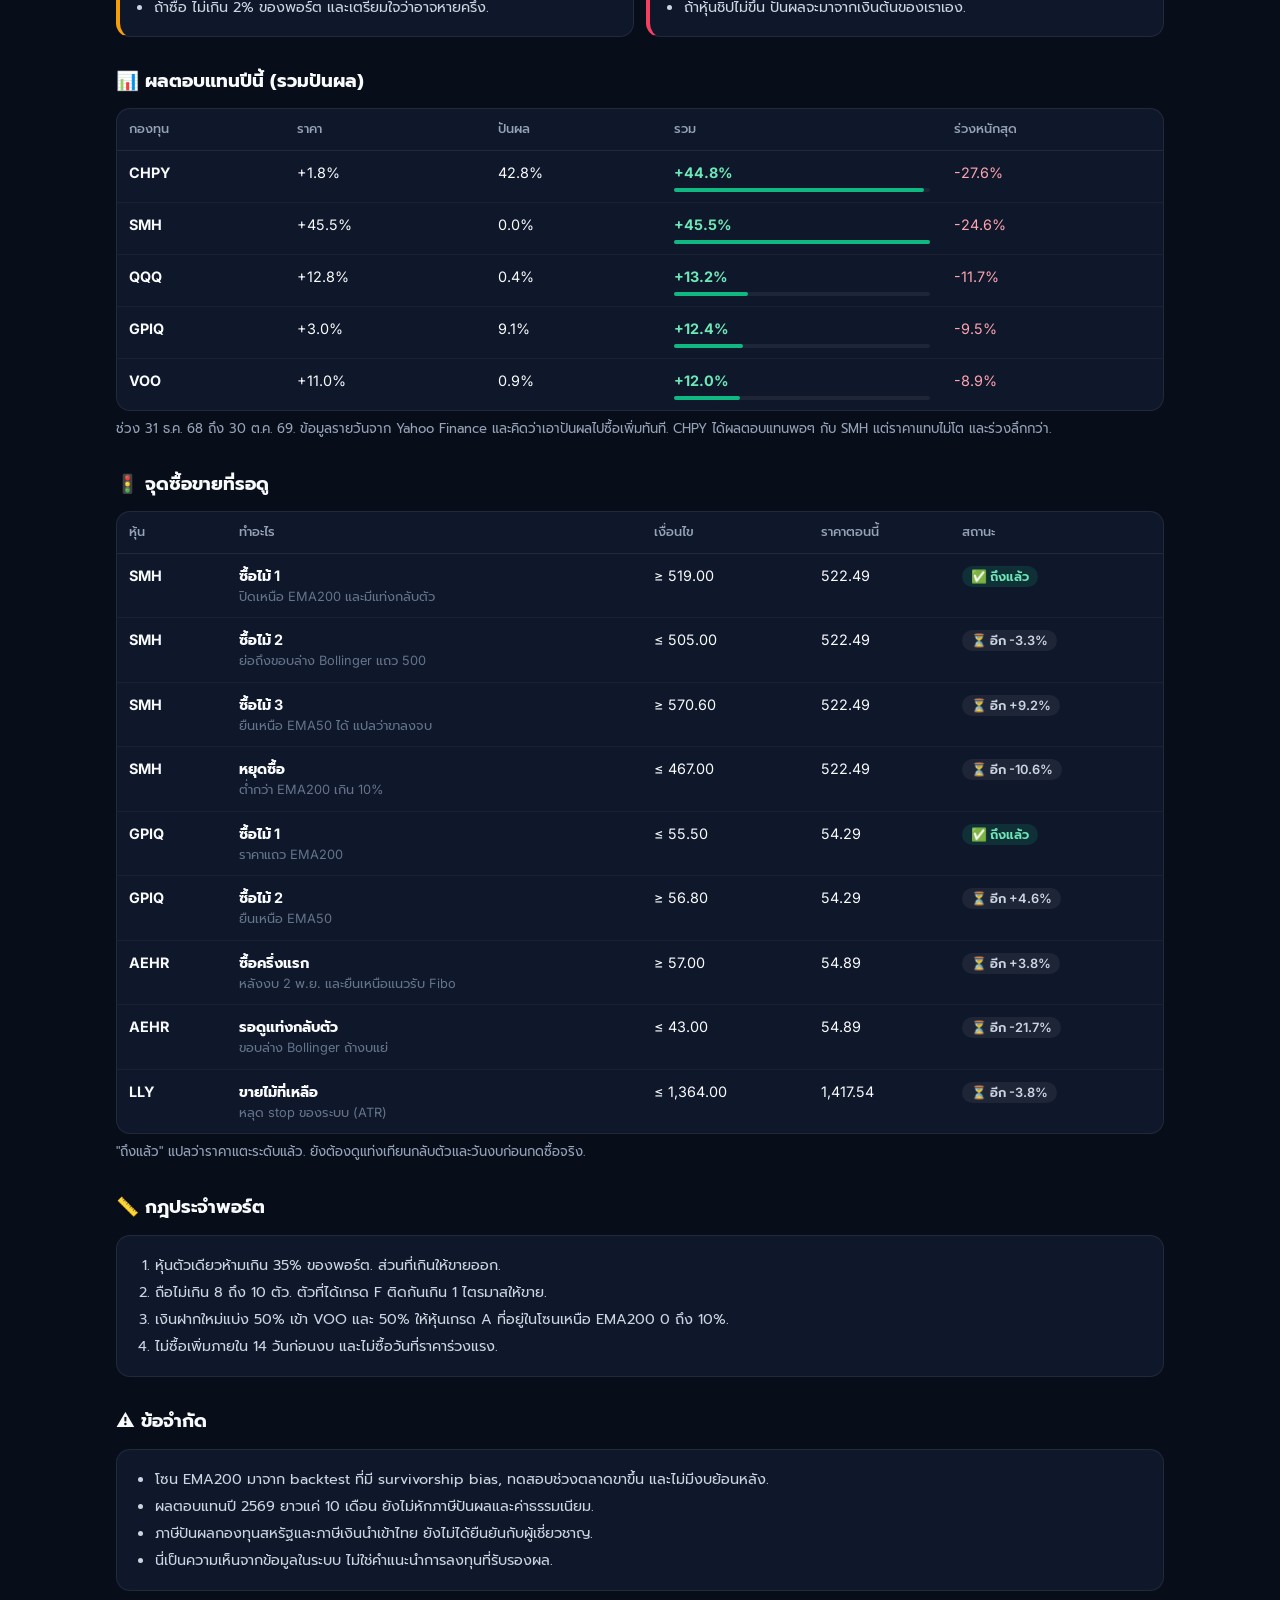
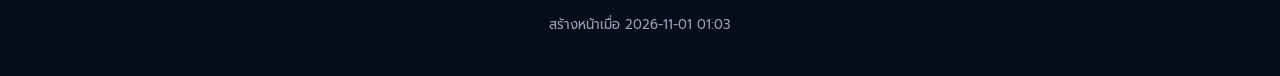
==== commit 5011ff59: "chore: update workflow schedule and refresh all reports with 70 analyzed news" ====
--- a/reports/advisor.html
+++ b/reports/advisor.html
@@ -127,7 +127,7 @@
   .rnav-int-btn { padding: 3px 6px; }
 }
 </style>
-<nav class="rnav" aria-label="รายงาน"><div class="rnav-top-row"><div class="rnav-links"><a href="portfolio_master.html" class="rnav-link">ภาพรวม</a><a href="portfolio_review.html" class="rnav-link">สุขภาพพอร์ต</a><a href="portfolio_recovery.html" class="rnav-link">แก้ดอย</a><a href="portfolio_dip_sim.html" class="rnav-link">Dip จำลอง</a><a href="trades_ledger.html" class="rnav-link">รายการซื้อขายทั้งหมด</a><a href="stock_chart.html" class="rnav-link">กราฟ</a><a href="watchlist.html" class="rnav-link">หุ้นที่สนใจ</a><a href="advisor.html" class="rnav-link active" aria-current="page">คำแนะนำ</a></div></div><div class="rnav-live-bar"><div class="rnav-live-left"><button id="rnav-btn-refresh" class="rnav-refresh-btn" onclick="triggerGlobalRefresh()" title="กดเพื่อดึงราคาตลาดสดทันที"><span id="rnav-refresh-icon" style="display:inline-block; transition:transform 0.6s ease;">🔄</span> <span id="rnav-refresh-text">รีเฟรชราคา</span> <span class="rnav-live-badge">Live</span></button><div class="rnav-int-group" title="อัปเดตราคาหุ้นอัตโนมัติ (5วิ - 60วิ)"><span class="rnav-int-label">⏱️<span class="rnav-int-word"> อัปเดตสด:</span></span><button id="rnav-live-0" class="rnav-int-btn active" onclick="setGlobalLiveInterval(0)">ปิด</button><button id="rnav-live-5" class="rnav-int-btn" onclick="setGlobalLiveInterval(5)">5s</button><button id="rnav-live-15" class="rnav-int-btn" onclick="setGlobalLiveInterval(15)">15s</button><button id="rnav-live-30" class="rnav-int-btn" onclick="setGlobalLiveInterval(30)">30s</button><button id="rnav-live-60" class="rnav-int-btn" onclick="setGlobalLiveInterval(60)">60s</button></div></div><div class="rnav-live-right"><span id="rnav-live-status" class="rnav-status">⚪ อัปเดตด้วยตนเอง</span><span class="rnav-time">อัปเดต: 2026-10-30 22:56</span></div></div></nav>
+<nav class="rnav" aria-label="รายงาน"><div class="rnav-top-row"><div class="rnav-links"><a href="portfolio_master.html" class="rnav-link">ภาพรวม</a><a href="portfolio_review.html" class="rnav-link">สุขภาพพอร์ต</a><a href="portfolio_recovery.html" class="rnav-link">แก้ดอย</a><a href="portfolio_dip_sim.html" class="rnav-link">Dip จำลอง</a><a href="trades_ledger.html" class="rnav-link">รายการซื้อขายทั้งหมด</a><a href="stock_chart.html" class="rnav-link">กราฟ</a><a href="watchlist.html" class="rnav-link">หุ้นที่สนใจ</a><a href="advisor.html" class="rnav-link active" aria-current="page">คำแนะนำ</a></div></div><div class="rnav-live-bar"><div class="rnav-live-left"><button id="rnav-btn-refresh" class="rnav-refresh-btn" onclick="triggerGlobalRefresh()" title="กดเพื่อดึงราคาตลาดสดทันที"><span id="rnav-refresh-icon" style="display:inline-block; transition:transform 0.6s ease;">🔄</span> <span id="rnav-refresh-text">รีเฟรชราคา</span> <span class="rnav-live-badge">Live</span></button><div class="rnav-int-group" title="อัปเดตราคาหุ้นอัตโนมัติ (5วิ - 60วิ)"><span class="rnav-int-label">⏱️<span class="rnav-int-word"> อัปเดตสด:</span></span><button id="rnav-live-0" class="rnav-int-btn active" onclick="setGlobalLiveInterval(0)">ปิด</button><button id="rnav-live-5" class="rnav-int-btn" onclick="setGlobalLiveInterval(5)">5s</button><button id="rnav-live-15" class="rnav-int-btn" onclick="setGlobalLiveInterval(15)">15s</button><button id="rnav-live-30" class="rnav-int-btn" onclick="setGlobalLiveInterval(30)">30s</button><button id="rnav-live-60" class="rnav-int-btn" onclick="setGlobalLiveInterval(60)">60s</button></div></div><div class="rnav-live-right"><span id="rnav-live-status" class="rnav-status">⚪ อัปเดตด้วยตนเอง</span><span class="rnav-time">อัปเดต: 2026-11-01 01:03</span></div></div></nav>
 <script>
 (function() {
   var activeLink = document.querySelector(".rnav-link.active");
@@ -375,7 +375,7 @@
   <h1>คำแนะนำพอร์ต</h1>
   <p class="sub" style="margin:0">สรุปจากการคุยกันว่าถ้าเป็นเจ้าของพอร์ตนี้จะทำอะไรต่อ. ตารางจุดซื้อขายด้านล่างอัปเดตราคาสดได้.</p>
   <div class="hls"><div class="hl"><div class="hl-ico">⚖️</div><div><div class="hl-t">ลด LLY จาก 78% ให้เหลือราว 50%</div><div class="hl-s">แบ่งขาย 3 ไม้ แล้วเอาเงินไปทำพอร์ตแกน VOO</div></div></div><div class="hl"><div class="hl-ico">🧹</div><div><div class="hl-t">ขาย NOK กับ BAC ที่ได้เกรด F</div><div class="hl-s">รอวันที่ราคาเด้งก่อน ไม่ขายวันที่ร่วงแรง</div></div></div><div class="hl"><div class="hl-ico">🔌</div><div><div class="hl-t">อยากได้หุ้นชิป เลือก SMH ไม่ใช่ CHPY</div><div class="hl-s">รอแท่งกลับตัวเหนือ EMA200 แล้วค่อยซื้อไม้แรก</div></div></div></div>
-  <div class="prog"><div class="prog-head"><span>สัดส่วน LLY ตอนนี้ <b>77.9%</b></span><span class="muted">เป้าแรก 50% · ระยะยาว 30 ถึง 35%</span></div><div class="prog-bar"><div class="prog-fill" style="width:77.9%"></div><div class="prog-mark" style="left:50%" title="เป้าแรก 50%"></div><div class="prog-mark prog-mark2" style="left:35%" title="เพดานระยะยาว 35%"></div></div></div>
+  <div class="prog"><div class="prog-head"><span>สัดส่วน LLY ตอนนี้ <b>78.0%</b></span><span class="muted">เป้าแรก 50% · ระยะยาว 30 ถึง 35%</span></div><div class="prog-bar"><div class="prog-fill" style="width:78.0%"></div><div class="prog-mark" style="left:50%" title="เป้าแรก 50%"></div><div class="prog-mark prog-mark2" style="left:35%" title="เพดานระยะยาว 35%"></div></div></div>
 </section>
 
 <h2>🧭 แผนจัดพอร์ต</h2>
@@ -389,7 +389,7 @@
 </div>
 
 <h2>💬 หุ้นและกองทุนที่ถามมา</h2>
-<div class="grid"><div class="card tone-go"><div class="card-top"><div><div class="tk">SMH</div><div class="muted small">VanEck Semiconductor ETF</div></div><span class="pill pill-go">น่าซื้อที่สุดในกลุ่มชิป</span></div><div class="live-line">ราคาตอนนี้ <b data-price="SMH">523.84</b> USD</div><ul><li>ปีนี้ได้ +45.5% ใกล้ CHPY แต่ร่วงน้อยกว่าและไม่ต้องเสียภาษีปันผลบ่อย.</li><li>ราคาแตะ EMA200 พอดี แต่วันที่ปรึกษาลง 6.7% จึงรอแท่งกลับตัว.</li><li>ขนาด 5 ถึง 8% ของพอร์ต แบ่ง 3 ไม้ตามตารางจุดซื้อด้านล่าง.</li></ul></div><div class="card tone-go"><div class="card-top"><div><div class="tk">GPIQ</div><div class="muted small">Goldman Sachs Nasdaq-100 Premium Income</div></div><span class="pill pill-go">ซื้อได้ถ้าอยากได้ปันผล</span></div><div class="live-line">ราคาตอนนี้ <b data-price="GPIQ">54.48</b> USD</div><ul><li>ปันผลรายเดือนราว 10% ต่อปี ค่าธรรมเนียม 0.35%.</li><li>ปีนี้ได้ +12.4% ใกล้ QQQ แต่ร่วงน้อยกว่า.</li><li>ถ้าเน้นให้พอร์ตโต VOO หรือ QQQ ดีกว่า.</li></ul></div><div class="card tone-wait"><div class="card-top"><div><div class="tk">AEHR</div><div class="muted small">Aehr Test Systems</div></div><span class="pill pill-wait">หุ้นเก็งกำไร รอหลังงบ 2 พ.ย.</span></div><div class="live-line">ราคาตอนนี้ <b data-price="AEHR">53.88</b> USD</div><ul><li>เกรด F (8.6). ยอดขายลด 15% กำไรลด 82% และกระแสเงินสดติดลบ.</li><li>จุดแข็งคือไม่มีหนี้ และนักวิเคราะห์ 5 คนให้ซื้อ ราคาเป้า 141.75.</li><li>ถ้าซื้อ ไม่เกิน 2% ของพอร์ต และเตรียมใจว่าอาจหายครึ่ง.</li></ul></div><div class="card tone-stop"><div class="card-top"><div><div class="tk">CHPY</div><div class="muted small">YieldMax Semiconductor Option Income</div></div><span class="pill pill-stop">ไม่แนะนำสำหรับพอร์ตนี้</span></div><div class="live-line">ราคาตอนนี้ <b data-price="CHPY">56.62</b> USD</div><ul><li>ปันผลราว 43% ต่อปี แต่ราคาแทบไม่โต เพราะจ่ายกำไรออกมาหมด.</li><li>ร่วงหนักสุด 27.6% มากกว่า SMH ที่ได้ผลตอบแทนพอๆ กัน.</li><li>ถ้าหุ้นชิปไม่ขึ้น ปันผลจะมาจากเงินต้นของเราเอง.</li></ul></div></div>
+<div class="grid"><div class="card tone-go"><div class="card-top"><div><div class="tk">SMH</div><div class="muted small">VanEck Semiconductor ETF</div></div><span class="pill pill-go">น่าซื้อที่สุดในกลุ่มชิป</span></div><div class="live-line">ราคาตอนนี้ <b data-price="SMH">522.49</b> USD</div><ul><li>ปีนี้ได้ +45.5% ใกล้ CHPY แต่ร่วงน้อยกว่าและไม่ต้องเสียภาษีปันผลบ่อย.</li><li>ราคาแตะ EMA200 พอดี แต่วันที่ปรึกษาลง 6.7% จึงรอแท่งกลับตัว.</li><li>ขนาด 5 ถึง 8% ของพอร์ต แบ่ง 3 ไม้ตามตารางจุดซื้อด้านล่าง.</li></ul></div><div class="card tone-go"><div class="card-top"><div><div class="tk">GPIQ</div><div class="muted small">Goldman Sachs Nasdaq-100 Premium Income</div></div><span class="pill pill-go">ซื้อได้ถ้าอยากได้ปันผล</span></div><div class="live-line">ราคาตอนนี้ <b data-price="GPIQ">54.29</b> USD</div><ul><li>ปันผลรายเดือนราว 10% ต่อปี ค่าธรรมเนียม 0.35%.</li><li>ปีนี้ได้ +12.4% ใกล้ QQQ แต่ร่วงน้อยกว่า.</li><li>ถ้าเน้นให้พอร์ตโต VOO หรือ QQQ ดีกว่า.</li></ul></div><div class="card tone-wait"><div class="card-top"><div><div class="tk">AEHR</div><div class="muted small">Aehr Test Systems</div></div><span class="pill pill-wait">หุ้นเก็งกำไร รอหลังงบ 2 พ.ย.</span></div><div class="live-line">ราคาตอนนี้ <b data-price="AEHR">54.89</b> USD</div><ul><li>เกรด F (8.6). ยอดขายลด 15% กำไรลด 82% และกระแสเงินสดติดลบ.</li><li>จุดแข็งคือไม่มีหนี้ และนักวิเคราะห์ 5 คนให้ซื้อ ราคาเป้า 141.75.</li><li>ถ้าซื้อ ไม่เกิน 2% ของพอร์ต และเตรียมใจว่าอาจหายครึ่ง.</li></ul></div><div class="card tone-stop"><div class="card-top"><div><div class="tk">CHPY</div><div class="muted small">YieldMax Semiconductor Option Income</div></div><span class="pill pill-stop">ไม่แนะนำสำหรับพอร์ตนี้</span></div><div class="live-line">ราคาตอนนี้ <b data-price="CHPY">56.71</b> USD</div><ul><li>ปันผลราว 43% ต่อปี แต่ราคาแทบไม่โต เพราะจ่ายกำไรออกมาหมด.</li><li>ร่วงหนักสุด 27.6% มากกว่า SMH ที่ได้ผลตอบแทนพอๆ กัน.</li><li>ถ้าหุ้นชิปไม่ขึ้น ปันผลจะมาจากเงินต้นของเราเอง.</li></ul></div></div>
 
 <h2>📊 ผลตอบแทนปีนี้ (รวมปันผล)</h2>
 <div class="tbl-wrap"><table class="no-cards">
@@ -401,7 +401,7 @@
 <h2>🚦 จุดซื้อขายที่รอดู</h2>
 <div class="tbl-wrap"><table id="trig-table">
 <thead><tr><th>หุ้น</th><th>ทำอะไร</th><th>เงื่อนไข</th><th>ราคาตอนนี้</th><th>สถานะ</th></tr></thead>
-<tbody><tr data-kind="above" data-level="519.0" data-ticker="SMH"><td class="tk-cell">SMH</td><td><b>ซื้อไม้ 1</b><div class="muted small">ปิดเหนือ EMA200 และมีแท่งกลับตัว</div></td><td>≥ 519.00</td><td data-price="SMH">523.84</td><td class="st-cell"><span class="st st-hit">✅ ถึงแล้ว</span></td></tr><tr data-kind="below" data-level="505.0" data-ticker="SMH"><td class="tk-cell">SMH</td><td><b>ซื้อไม้ 2</b><div class="muted small">ย่อถึงขอบล่าง Bollinger แถว 500</div></td><td>≤ 505.00</td><td data-price="SMH">523.84</td><td class="st-cell"><span class="st st-wait">⏳ อีก -3.6%</span></td></tr><tr data-kind="above" data-level="570.6" data-ticker="SMH"><td class="tk-cell">SMH</td><td><b>ซื้อไม้ 3</b><div class="muted small">ยืนเหนือ EMA50 ได้ แปลว่าขาลงจบ</div></td><td>≥ 570.60</td><td data-price="SMH">523.84</td><td class="st-cell"><span class="st st-wait">⏳ อีก +8.9%</span></td></tr><tr data-kind="below" data-level="467.0" data-ticker="SMH"><td class="tk-cell">SMH</td><td><b>หยุดซื้อ</b><div class="muted small">ต่ำกว่า EMA200 เกิน 10%</div></td><td>≤ 467.00</td><td data-price="SMH">523.84</td><td class="st-cell"><span class="st st-wait">⏳ อีก -10.9%</span></td></tr><tr data-kind="below" data-level="55.5" data-ticker="GPIQ"><td class="tk-cell">GPIQ</td><td><b>ซื้อไม้ 1</b><div class="muted small">ราคาแถว EMA200</div></td><td>≤ 55.50</td><td data-price="GPIQ">54.48</td><td class="st-cell"><span class="st st-hit">✅ ถึงแล้ว</span></td></tr><tr data-kind="above" data-level="56.8" data-ticker="GPIQ"><td class="tk-cell">GPIQ</td><td><b>ซื้อไม้ 2</b><div class="muted small">ยืนเหนือ EMA50</div></td><td>≥ 56.80</td><td data-price="GPIQ">54.48</td><td class="st-cell"><span class="st st-wait">⏳ อีก +4.3%</span></td></tr><tr data-kind="above" data-level="57.0" data-ticker="AEHR"><td class="tk-cell">AEHR</td><td><b>ซื้อครึ่งแรก</b><div class="muted small">หลังงบ 2 พ.ย. และยืนเหนือแนวรับ Fibo</div></td><td>≥ 57.00</td><td data-price="AEHR">53.88</td><td class="st-cell"><span class="st st-wait">⏳ อีก +5.8%</span></td></tr><tr data-kind="below" data-level="43.0" data-ticker="AEHR"><td class="tk-cell">AEHR</td><td><b>รอดูแท่งกลับตัว</b><div class="muted small">ขอบล่าง Bollinger ถ้างบแย่</div></td><td>≤ 43.00</td><td data-price="AEHR">53.88</td><td class="st-cell"><span class="st st-wait">⏳ อีก -20.2%</span></td></tr><tr data-kind="below" data-level="1364.0" data-ticker="LLY"><td class="tk-cell">LLY</td><td><b>ขายไม้ที่เหลือ</b><div class="muted small">หลุด stop ของระบบ (ATR)</div></td><td>≤ 1,364.00</td><td data-price="LLY">1,425.37</td><td class="st-cell"><span class="st st-wait">⏳ อีก -4.3%</span></td></tr></tbody></table></div>
+<tbody><tr data-kind="above" data-level="519.0" data-ticker="SMH"><td class="tk-cell">SMH</td><td><b>ซื้อไม้ 1</b><div class="muted small">ปิดเหนือ EMA200 และมีแท่งกลับตัว</div></td><td>≥ 519.00</td><td data-price="SMH">522.49</td><td class="st-cell"><span class="st st-hit">✅ ถึงแล้ว</span></td></tr><tr data-kind="below" data-level="505.0" data-ticker="SMH"><td class="tk-cell">SMH</td><td><b>ซื้อไม้ 2</b><div class="muted small">ย่อถึงขอบล่าง Bollinger แถว 500</div></td><td>≤ 505.00</td><td data-price="SMH">522.49</td><td class="st-cell"><span class="st st-wait">⏳ อีก -3.3%</span></td></tr><tr data-kind="above" data-level="570.6" data-ticker="SMH"><td class="tk-cell">SMH</td><td><b>ซื้อไม้ 3</b><div class="muted small">ยืนเหนือ EMA50 ได้ แปลว่าขาลงจบ</div></td><td>≥ 570.60</td><td data-price="SMH">522.49</td><td class="st-cell"><span class="st st-wait">⏳ อีก +9.2%</span></td></tr><tr data-kind="below" data-level="467.0" data-ticker="SMH"><td class="tk-cell">SMH</td><td><b>หยุดซื้อ</b><div class="muted small">ต่ำกว่า EMA200 เกิน 10%</div></td><td>≤ 467.00</td><td data-price="SMH">522.49</td><td class="st-cell"><span class="st st-wait">⏳ อีก -10.6%</span></td></tr><tr data-kind="below" data-level="55.5" data-ticker="GPIQ"><td class="tk-cell">GPIQ</td><td><b>ซื้อไม้ 1</b><div class="muted small">ราคาแถว EMA200</div></td><td>≤ 55.50</td><td data-price="GPIQ">54.29</td><td class="st-cell"><span class="st st-hit">✅ ถึงแล้ว</span></td></tr><tr data-kind="above" data-level="56.8" data-ticker="GPIQ"><td class="tk-cell">GPIQ</td><td><b>ซื้อไม้ 2</b><div class="muted small">ยืนเหนือ EMA50</div></td><td>≥ 56.80</td><td data-price="GPIQ">54.29</td><td class="st-cell"><span class="st st-wait">⏳ อีก +4.6%</span></td></tr><tr data-kind="above" data-level="57.0" data-ticker="AEHR"><td class="tk-cell">AEHR</td><td><b>ซื้อครึ่งแรก</b><div class="muted small">หลังงบ 2 พ.ย. และยืนเหนือแนวรับ Fibo</div></td><td>≥ 57.00</td><td data-price="AEHR">54.89</td><td class="st-cell"><span class="st st-wait">⏳ อีก +3.8%</span></td></tr><tr data-kind="below" data-level="43.0" data-ticker="AEHR"><td class="tk-cell">AEHR</td><td><b>รอดูแท่งกลับตัว</b><div class="muted small">ขอบล่าง Bollinger ถ้างบแย่</div></td><td>≤ 43.00</td><td data-price="AEHR">54.89</td><td class="st-cell"><span class="st st-wait">⏳ อีก -21.7%</span></td></tr><tr data-kind="below" data-level="1364.0" data-ticker="LLY"><td class="tk-cell">LLY</td><td><b>ขายไม้ที่เหลือ</b><div class="muted small">หลุด stop ของระบบ (ATR)</div></td><td>≤ 1,364.00</td><td data-price="LLY">1,417.54</td><td class="st-cell"><span class="st st-wait">⏳ อีก -3.8%</span></td></tr></tbody></table></div>
 <div class="note">"ถึงแล้ว" แปลว่าราคาแตะระดับแล้ว. ยังต้องดูแท่งเทียนกลับตัวและวันงบก่อนกดซื้อจริง.</div>
 
 <h2>📏 กฎประจำพอร์ต</h2>
@@ -409,7 +409,7 @@
 
 <h2>⚠️ ข้อจำกัด</h2>
 <div class="box"><ul><li>โซน EMA200 มาจาก backtest ที่มี survivorship bias, ทดสอบช่วงตลาดขาขึ้น และไม่มีงบย้อนหลัง.</li><li>ผลตอบแทนปี 2569 ยาวแค่ 10 เดือน ยังไม่หักภาษีปันผลและค่าธรรมเนียม.</li><li>ภาษีปันผลกองทุนสหรัฐและภาษีเงินนำเข้าไทย ยังไม่ได้ยืนยันกับผู้เชี่ยวชาญ.</li><li>นี่เป็นความเห็นจากข้อมูลในระบบ ไม่ใช่คำแนะนำการลงทุนที่รับรองผล.</li></ul></div>
-<p class="note" style="text-align:center;margin:24px 0">สร้างหน้าเมื่อ 2026-10-30 22:56</p>
+<p class="note" style="text-align:center;margin:24px 0">สร้างหน้าเมื่อ 2026-11-01 01:03</p>
 </div>
 <script>
 (function () {
